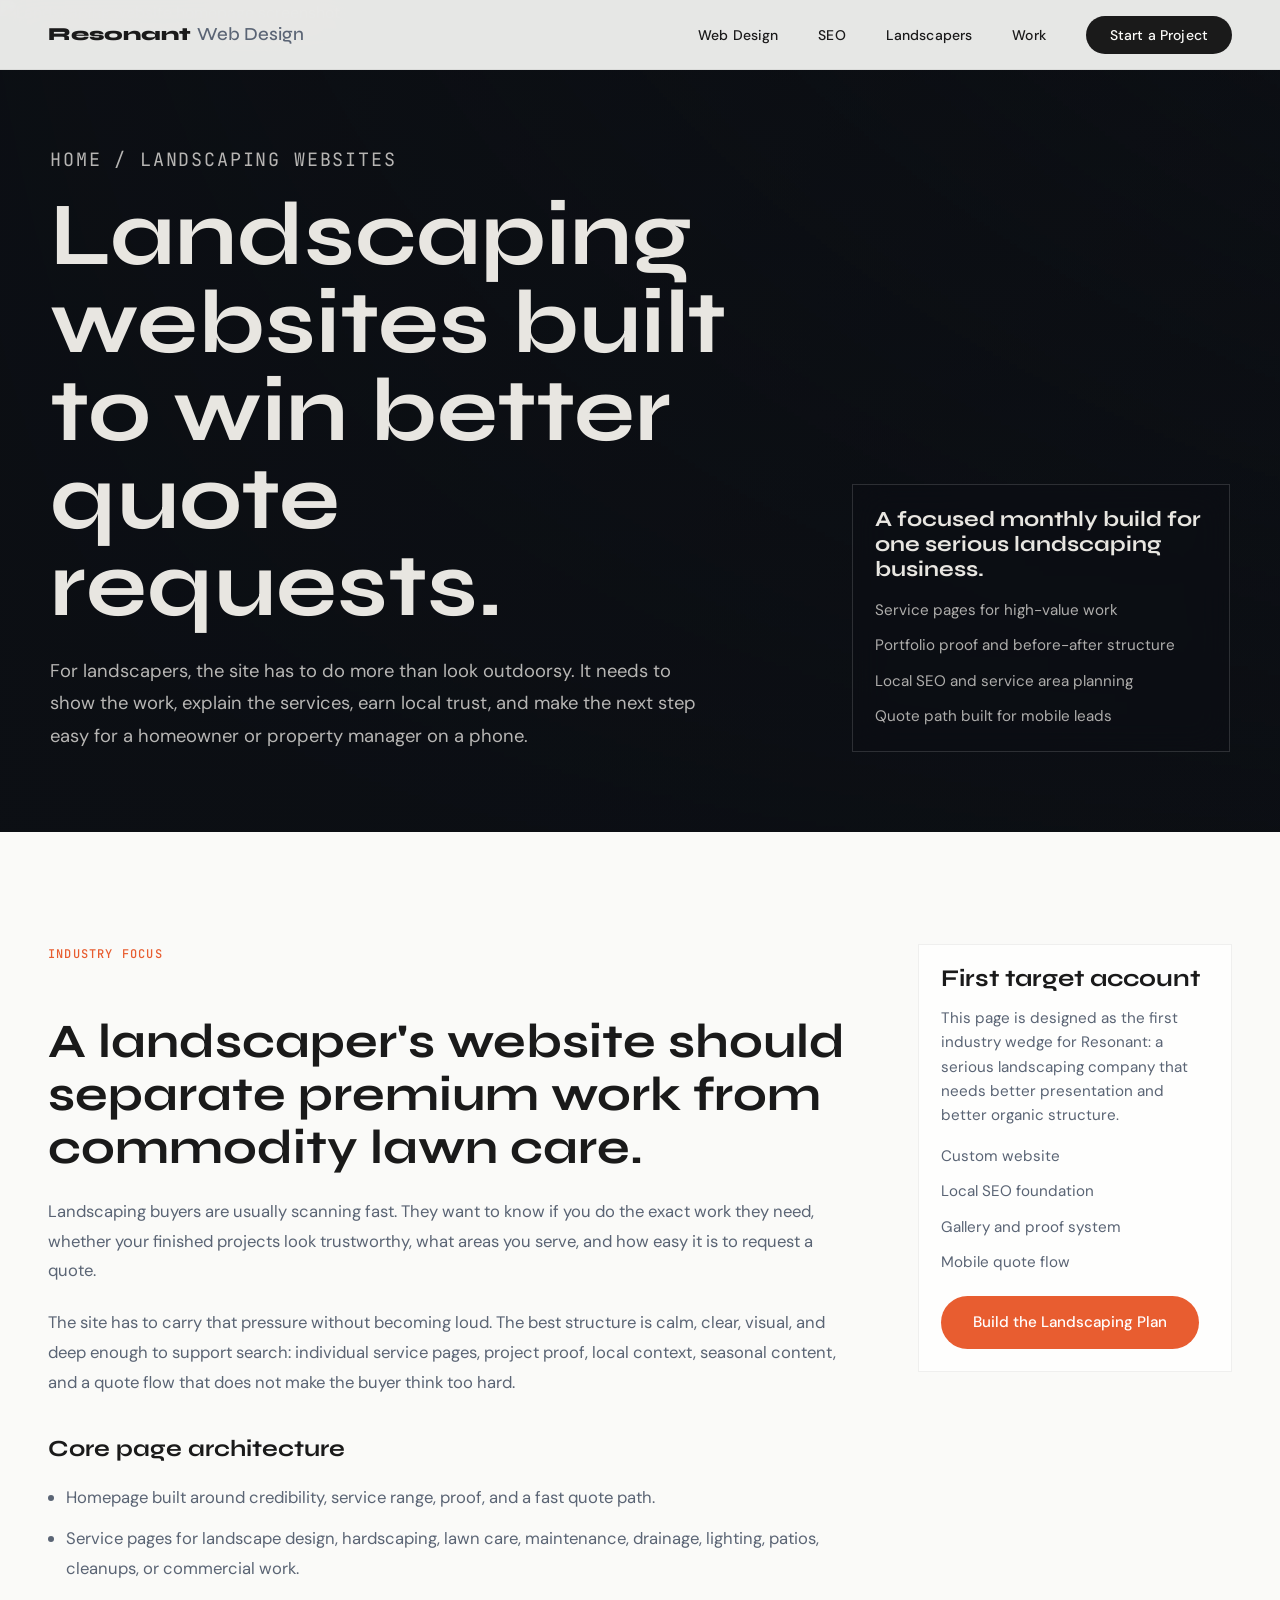
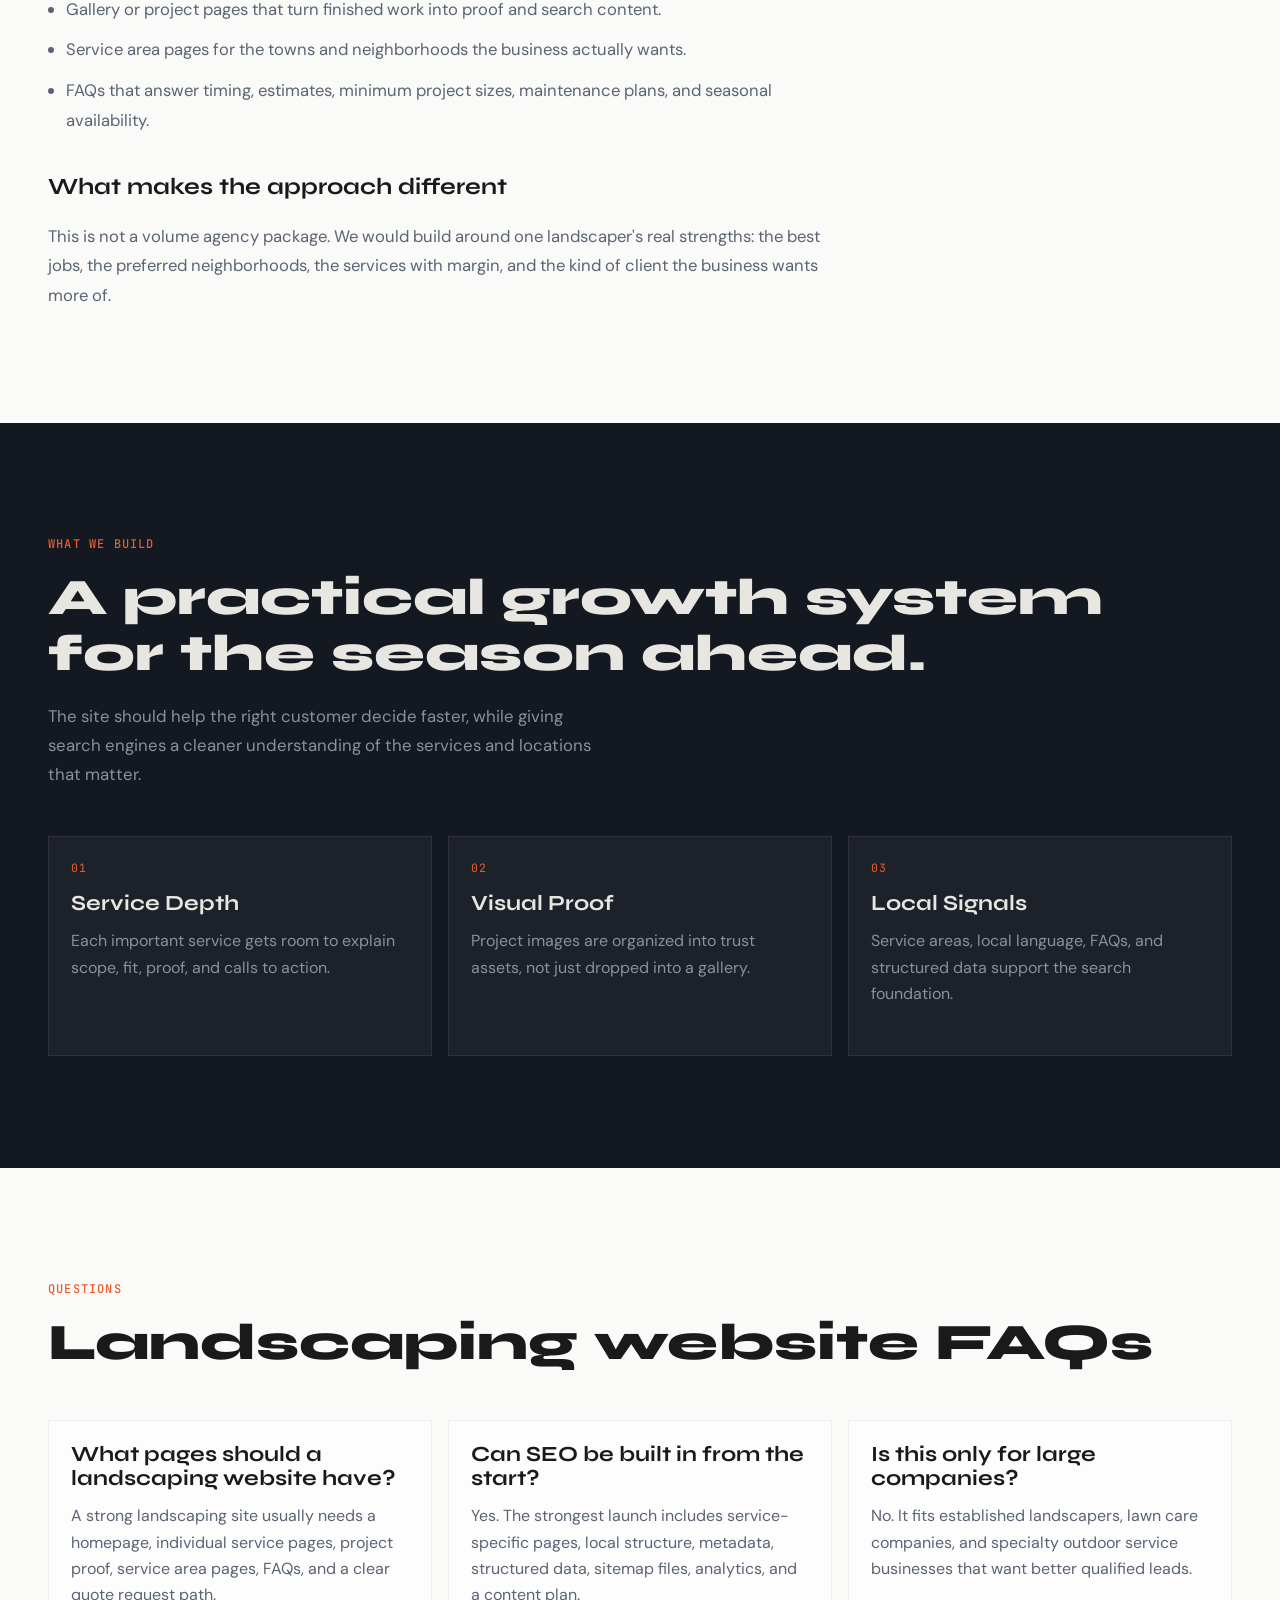
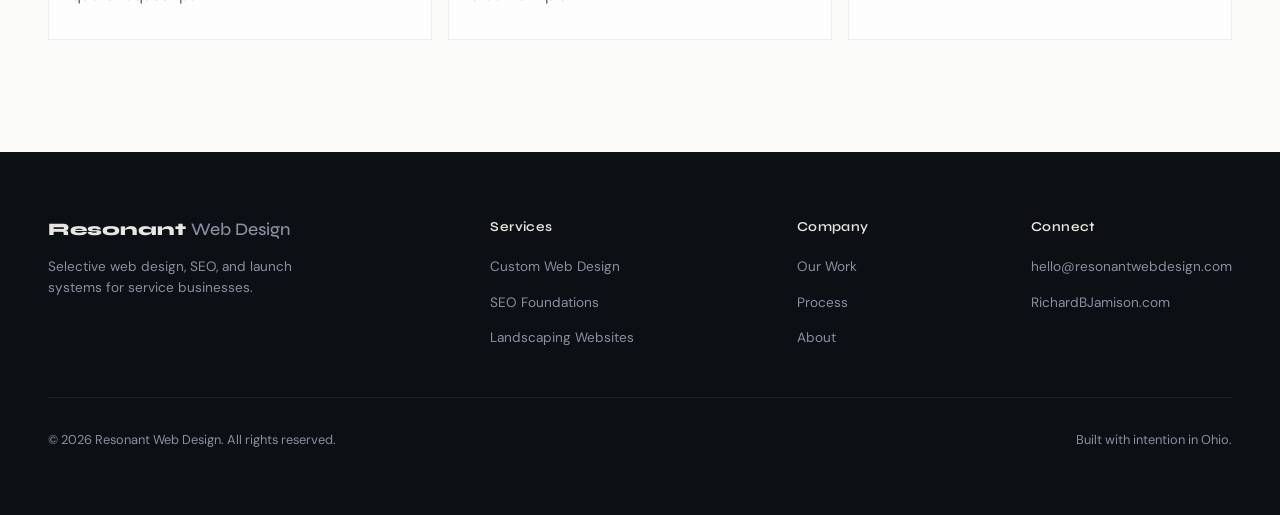
==== industries/landscaping-web-design/index.html @ 0692a454 "Build SEO backend and page cluster" ====
<!DOCTYPE html>
<html lang="en">
<head>
  <meta charset="UTF-8">
  <meta name="viewport" content="width=device-width, initial-scale=1.0">
  <title>Landscaping Website Design &amp; SEO Systems | Resonant Web Design</title>
  <meta name="description" content="Custom landscaping website design with service pages, quote paths, local SEO structure, portfolio proof, seasonal content, and launch support.">
  <meta name="robots" content="index,follow,max-image-preview:large,max-snippet:-1,max-video-preview:-1">
  <meta name="author" content="Richard B. Jamison">
  <meta name="theme-color" content="#0C0F14">
  <meta property="og:type" content="website">
  <meta property="og:locale" content="en_US">
  <meta property="og:site_name" content="Resonant Web Design">
  <meta property="og:title" content="Landscaping Website Design &amp; SEO Systems">
  <meta property="og:description" content="A custom web and SEO build for landscapers who need better quote requests, stronger service pages, and a cleaner local presence.">
  <meta property="og:url" content="https://resonantwebdesign.com/industries/landscaping-web-design/">
  <meta property="og:image" content="https://resonantwebdesign.com/assets/img/work-dj-landscaping.png">
  <meta name="twitter:card" content="summary_large_image">
  <meta name="twitter:title" content="Landscaping Website Design &amp; SEO Systems">
  <meta name="twitter:description" content="A custom web and SEO build for landscapers who need better quote requests, stronger service pages, and a cleaner local presence.">
  <meta name="twitter:image" content="https://resonantwebdesign.com/assets/img/work-dj-landscaping.png">
  <link rel="canonical" href="https://resonantwebdesign.com/industries/landscaping-web-design/">
  <link rel="icon" href="/favicon.svg" type="image/svg+xml">
  <link rel="apple-touch-icon" href="/apple-touch-icon.png">
  <link rel="manifest" href="/site.webmanifest">
  <link rel="preconnect" href="https://fonts.googleapis.com">
  <link rel="preconnect" href="https://fonts.gstatic.com" crossorigin>
  <link href="https://fonts.googleapis.com/css2?family=Syne:wght@400;500;600;700;800&amp;family=DM+Sans:ital,wght@0,300;0,400;0,500;0,600;1,400&amp;family=JetBrains+Mono:wght@400;500&amp;display=swap" rel="stylesheet">
  <link rel="stylesheet" href="/styles.css">
  <script type="application/ld+json">
  {
    "@context": "https://schema.org",
    "@graph": [
      {
        "@type": "Service",
        "@id": "https://resonantwebdesign.com/industries/landscaping-web-design/#service",
        "name": "Landscaping Website Design and SEO Systems",
        "serviceType": "Website design and SEO for landscaping companies",
        "url": "https://resonantwebdesign.com/industries/landscaping-web-design/",
        "provider": {
          "@id": "https://resonantwebdesign.com/#organization"
        },
        "audience": {
          "@type": "BusinessAudience",
          "name": "Landscaping companies and lawn care businesses"
        },
        "areaServed": {
          "@type": "Country",
          "name": "United States"
        }
      },
      {
        "@type": "FAQPage",
        "@id": "https://resonantwebdesign.com/industries/landscaping-web-design/#faq",
        "mainEntity": [
          {
            "@type": "Question",
            "name": "What pages should a landscaping website have?",
            "acceptedAnswer": {
              "@type": "Answer",
              "text": "A landscaping website should usually include a homepage, service pages, project or portfolio proof, service area pages, an about page, FAQs, and a clear quote request path."
            }
          },
          {
            "@type": "Question",
            "name": "Can SEO be built into a landscaping website from the start?",
            "acceptedAnswer": {
              "@type": "Answer",
              "text": "Yes. The strongest foundation includes service-specific pages, local search structure, metadata, structured data, sitemap files, analytics, and content planning before launch."
            }
          },
          {
            "@type": "Question",
            "name": "Is this only for large landscaping companies?",
            "acceptedAnswer": {
              "@type": "Answer",
              "text": "No. The process fits established landscapers, lawn care companies, and specialty outdoor service businesses that want a more serious online presence and better qualified quote requests."
            }
          }
        ]
      },
      {
        "@type": "BreadcrumbList",
        "@id": "https://resonantwebdesign.com/industries/landscaping-web-design/#breadcrumbs",
        "itemListElement": [
          {
            "@type": "ListItem",
            "position": 1,
            "name": "Home",
            "item": "https://resonantwebdesign.com/"
          },
          {
            "@type": "ListItem",
            "position": 2,
            "name": "Landscaping Website Design",
            "item": "https://resonantwebdesign.com/industries/landscaping-web-design/"
          }
        ]
      }
    ]
  }
  </script>
</head>
<body>
  <div class="scroll-progress" id="scroll-progress" aria-hidden="true"></div>

  <nav class="nav nav-solid" id="nav">
    <a href="/" class="nav-logo">Resonant <span class="by">Web Design</span></a>
    <ul class="nav-links">
      <li><a href="/services/custom-web-design/">Web Design</a></li>
      <li><a href="/services/seo-foundations/">SEO</a></li>
      <li><a href="/industries/landscaping-web-design/">Landscapers</a></li>
      <li><a href="/#work">Work</a></li>
      <li><a href="mailto:hello@resonantwebdesign.com" class="nav-cta">Start a Project</a></li>
    </ul>
    <button class="mobile-toggle" aria-label="Toggle menu" aria-expanded="false">
      <span></span><span></span><span></span>
    </button>
  </nav>

  <div class="mobile-menu" id="mobile-menu" aria-hidden="true">
    <a href="/services/custom-web-design/">Web Design</a>
    <a href="/services/seo-foundations/">SEO</a>
    <a href="/industries/landscaping-web-design/">Landscapers</a>
    <a href="/#work">Work</a>
    <a href="mailto:hello@resonantwebdesign.com" class="nav-cta">Start a Project</a>
  </div>

  <main>
    <section class="inner-hero">
      <img src="/assets/img/work-dj-landscaping.png" alt="Landscaping website homepage screenshot">
      <div class="inner-hero-content">
        <div class="inner-hero-copy">
          <p class="breadcrumb"><a href="/">Home</a> / Landscaping Websites</p>
          <h1>Landscaping websites built to win better quote requests.</h1>
          <p>For landscapers, the site has to do more than look outdoorsy. It needs to show the work, explain the services, earn local trust, and make the next step easy for a homeowner or property manager on a phone.</p>
        </div>
        <aside class="inner-proof" aria-label="Landscaping website focus">
          <strong>A focused monthly build for one serious landscaping business.</strong>
          <ul>
            <li>Service pages for high-value work</li>
            <li>Portfolio proof and before-after structure</li>
            <li>Local SEO and service area planning</li>
            <li>Quote path built for mobile leads</li>
          </ul>
        </aside>
      </div>
    </section>

    <section class="section">
      <div class="section-inner content-grid">
        <article class="rich-copy">
          <p class="section-eyebrow">Industry Focus</p>
          <h2>A landscaper's website should separate premium work from commodity lawn care.</h2>
          <p>Landscaping buyers are usually scanning fast. They want to know if you do the exact work they need, whether your finished projects look trustworthy, what areas you serve, and how easy it is to request a quote.</p>
          <p>The site has to carry that pressure without becoming loud. The best structure is calm, clear, visual, and deep enough to support search: individual service pages, project proof, local context, seasonal content, and a quote flow that does not make the buyer think too hard.</p>

          <h3>Core page architecture</h3>
          <ul>
            <li>Homepage built around credibility, service range, proof, and a fast quote path.</li>
            <li>Service pages for landscape design, hardscaping, lawn care, maintenance, drainage, lighting, patios, cleanups, or commercial work.</li>
            <li>Gallery or project pages that turn finished work into proof and search content.</li>
            <li>Service area pages for the towns and neighborhoods the business actually wants.</li>
            <li>FAQs that answer timing, estimates, minimum project sizes, maintenance plans, and seasonal availability.</li>
          </ul>

          <h3>What makes the approach different</h3>
          <p>This is not a volume agency package. We would build around one landscaper's real strengths: the best jobs, the preferred neighborhoods, the services with margin, and the kind of client the business wants more of.</p>
        </article>

        <aside class="side-panel">
          <h2>First target account</h2>
          <p>This page is designed as the first industry wedge for Resonant: a serious landscaping company that needs better presentation and better organic structure.</p>
          <ul>
            <li>Custom website</li>
            <li>Local SEO foundation</li>
            <li>Gallery and proof system</li>
            <li>Mobile quote flow</li>
          </ul>
          <a href="mailto:hello@resonantwebdesign.com" class="btn btn-primary">Build the Landscaping Plan</a>
        </aside>
      </div>
    </section>

    <section class="section dark-band">
      <div class="section-inner">
        <p class="section-eyebrow">What We Build</p>
        <h2 class="section-title">A practical growth system for the season ahead.</h2>
        <p class="section-subtitle">The site should help the right customer decide faster, while giving search engines a cleaner understanding of the services and locations that matter.</p>
        <div class="proof-grid">
          <div class="proof-card">
            <span>01</span>
            <h3>Service Depth</h3>
            <p>Each important service gets room to explain scope, fit, proof, and calls to action.</p>
          </div>
          <div class="proof-card">
            <span>02</span>
            <h3>Visual Proof</h3>
            <p>Project images are organized into trust assets, not just dropped into a gallery.</p>
          </div>
          <div class="proof-card">
            <span>03</span>
            <h3>Local Signals</h3>
            <p>Service areas, local language, FAQs, and structured data support the search foundation.</p>
          </div>
        </div>
      </div>
    </section>

    <section class="section">
      <div class="section-inner">
        <p class="section-eyebrow">Questions</p>
        <h2 class="section-title">Landscaping website FAQs</h2>
        <div class="faq-grid">
          <div class="faq-card">
            <h3>What pages should a landscaping website have?</h3>
            <p>A strong landscaping site usually needs a homepage, individual service pages, project proof, service area pages, FAQs, and a clear quote request path.</p>
          </div>
          <div class="faq-card">
            <h3>Can SEO be built in from the start?</h3>
            <p>Yes. The strongest launch includes service-specific pages, local structure, metadata, structured data, sitemap files, analytics, and a content plan.</p>
          </div>
          <div class="faq-card">
            <h3>Is this only for large companies?</h3>
            <p>No. It fits established landscapers, lawn care companies, and specialty outdoor service businesses that want better qualified leads.</p>
          </div>
        </div>
      </div>
    </section>
  </main>

  <footer class="footer">
    <div class="footer-inner">
      <div>
        <div class="footer-brand">Resonant <span class="by">Web Design</span></div>
        <p class="footer-tagline">Selective web design, SEO, and launch systems for service businesses.</p>
      </div>
      <div class="footer-col">
        <h4>Services</h4>
        <ul>
          <li><a href="/services/custom-web-design/">Custom Web Design</a></li>
          <li><a href="/services/seo-foundations/">SEO Foundations</a></li>
          <li><a href="/industries/landscaping-web-design/">Landscaping Websites</a></li>
        </ul>
      </div>
      <div class="footer-col">
        <h4>Company</h4>
        <ul>
          <li><a href="/#work">Our Work</a></li>
          <li><a href="/#process">Process</a></li>
          <li><a href="/#approach">About</a></li>
        </ul>
      </div>
      <div class="footer-col">
        <h4>Connect</h4>
        <ul>
          <li><a href="mailto:hello@resonantwebdesign.com">hello@resonantwebdesign.com</a></li>
          <li><a href="https://richardbjamison.com/rbj-portfolio.html" target="_blank" rel="noopener">RichardBJamison.com</a></li>
        </ul>
      </div>
    </div>
    <div class="footer-bottom">
      <span>&copy; 2026 Resonant Web Design. All rights reserved.</span>
      <span>Built with intention in Ohio.</span>
    </div>
  </footer>

  <script src="/script.js"></script>
</body>
</html>
---- styles.css ----
/* ========================================
       DESIGN TOKENS
       ======================================== */
    :root {
      --bg-light: #FAFAF8;
      --bg-tinted: #F0F0EC;
      --bg-dark: #141820;
      --bg-darker: #0C0F14;
      --text-primary: #1A1A1A;
      --text-secondary: #5A6474;
      --text-light: #E8E6E1;
      --text-muted: #8891A0;
      --accent: #E85D30;
      --accent-hover: #D14E24;
      --teal: #2D9B83;
      --teal-muted: rgba(45, 155, 131, 0.15);
      --surface-card: rgba(255, 255, 255, 0.6);
      --surface-dark-card: rgba(255, 255, 255, 0.04);
      --border-light: rgba(0, 0, 0, 0.06);
      --border-dark: rgba(255, 255, 255, 0.08);
      --font-display: 'Syne', sans-serif;
      --font-body: 'DM Sans', sans-serif;
      --font-mono: 'JetBrains Mono', monospace;
      --ease-out-expo: cubic-bezier(0.16, 1, 0.3, 1);
      --ease-out-quart: cubic-bezier(0.25, 1, 0.5, 1);
    }

    /* ========================================
       RESET & BASE
       ======================================== */
    *, *::before, *::after { margin: 0; padding: 0; box-sizing: border-box; }

    html {
      scroll-behavior: smooth;
      -webkit-font-smoothing: antialiased;
      -moz-osx-font-smoothing: grayscale;
    }

    body {
      font-family: var(--font-body);
      background: var(--bg-light);
      color: var(--text-primary);
      line-height: 1.6;
      overflow-x: hidden;
    }

    @media (prefers-reduced-motion: reduce) {
      *, *::before, *::after {
        animation-duration: 0.01ms !important;
        transition-duration: 0.01ms !important;
      }
    }

    /* ========================================
       LOADER
       ======================================== */
    .loader {
      position: fixed;
      inset: 0;
      z-index: 9999;
      background: var(--bg-dark);
      display: flex;
      align-items: center;
      justify-content: center;
      flex-direction: column;
      transition: opacity 0.6s var(--ease-out-expo), visibility 0.6s;
    }

    .loader.done {
      opacity: 0;
      visibility: hidden;
      pointer-events: none;
    }

    .loader-brand {
      font-family: var(--font-display);
      font-weight: 800;
      font-size: clamp(1.5rem, 4vw, 2.5rem);
      color: var(--text-light);
      letter-spacing: 0;
      opacity: 0;
      transform: translateY(20px);
      animation: loaderReveal 0.8s var(--ease-out-expo) 0.2s forwards;
    }

    .loader-brand span {
      color: var(--accent);
    }

    .loader-line {
      width: 60px;
      height: 2px;
      background: var(--accent);
      margin-top: 1.5rem;
      transform: scaleX(0);
      transform-origin: left;
      animation: loaderLine 1s var(--ease-out-expo) 0.5s forwards;
    }

    @keyframes loaderReveal {
      to { opacity: 1; transform: translateY(0); }
    }

    @keyframes loaderLine {
      to { transform: scaleX(1); }
    }

    /* ========================================
       NAV
       ======================================== */
    .nav {
      position: fixed;
      top: 0;
      left: 0;
      right: 0;
      z-index: 1000;
      padding: 1.25rem 3rem;
      display: flex;
      align-items: center;
      justify-content: space-between;
      transition: background 0.4s, backdrop-filter 0.4s, padding 0.4s;
    }

    .nav.scrolled {
      background: rgba(250, 250, 248, 0.85);
      backdrop-filter: blur(20px);
      -webkit-backdrop-filter: blur(20px);
      padding: 0.75rem 3rem;
      border-bottom: 1px solid var(--border-light);
    }

    .nav-logo {
      font-family: var(--font-display);
      font-weight: 800;
      font-size: 1.15rem;
      color: var(--text-light);
      text-decoration: none;
      letter-spacing: 0;
    }

    .nav-logo .by {
      font-weight: 500;
      color: rgba(232, 230, 225, 0.68);
    }

    .nav.scrolled .nav-logo {
      color: var(--text-primary);
    }

    .nav.scrolled .nav-logo .by {
      color: var(--text-secondary);
    }

    .nav-links {
      display: flex;
      gap: 2.5rem;
      list-style: none;
      align-items: center;
    }

    .nav-links a {
      font-family: var(--font-body);
      font-size: 0.875rem;
      font-weight: 500;
      color: rgba(232, 230, 225, 0.72);
      text-decoration: none;
      transition: color 0.3s;
      letter-spacing: 0.01em;
    }

    .nav-links a:hover { color: var(--text-light); }

    .nav.scrolled .nav-links a {
      color: var(--text-secondary);
    }

    .nav.scrolled .nav-links a:hover {
      color: var(--text-primary);
    }

    .nav-links .nav-cta {
      background: rgba(232, 230, 225, 0.94);
      color: var(--bg-darker);
      padding: 0.6rem 1.5rem;
      border-radius: 100px;
      transition: background 0.3s, transform 0.3s;
    }

    .nav-links .nav-cta:hover {
      background: var(--accent);
      color: white;
      transform: translateY(-1px);
    }

    .nav.scrolled .nav-links .nav-cta {
      background: var(--text-primary);
      color: var(--bg-light);
    }

    .mobile-toggle {
      display: none;
      background: none;
      border: none;
      cursor: pointer;
      width: 28px;
      height: 20px;
      position: relative;
    }

    .mobile-toggle span {
      display: block;
      width: 100%;
      height: 2px;
      background: var(--text-light);
      position: absolute;
      left: 0;
      transition: all 0.3s;
    }

    .mobile-toggle span:nth-child(1) { top: 0; }
    .mobile-toggle span:nth-child(2) { top: 9px; }
    .mobile-toggle span:nth-child(3) { top: 18px; }

    .mobile-menu {
      position: fixed;
      inset: 0;
      z-index: 999;
      background: rgba(12, 15, 20, 0.96);
      backdrop-filter: blur(20px);
      display: flex;
      flex-direction: column;
      align-items: center;
      justify-content: center;
      gap: 2rem;
      opacity: 0;
      visibility: hidden;
      transition: opacity 0.4s, visibility 0.4s;
    }

    .mobile-menu.open {
      opacity: 1;
      visibility: visible;
    }

    .mobile-menu a {
      font-family: var(--font-display);
      font-weight: 700;
      font-size: 2rem;
      color: var(--text-light);
      text-decoration: none;
      letter-spacing: 0;
      transition: color 0.3s;
    }

    .mobile-menu a:hover { color: var(--accent); }

    .mobile-menu .nav-cta {
      margin-top: 1rem;
      font-size: 1.1rem;
      background: var(--accent);
      color: white;
      padding: 0.9rem 2rem;
      border-radius: 100px;
    }

    body.menu-open { overflow: hidden; }

    .mobile-toggle.open span:nth-child(1) {
      top: 9px;
      transform: rotate(45deg);
    }

    .mobile-toggle.open span:nth-child(2) { opacity: 0; }

    .mobile-toggle.open span:nth-child(3) {
      top: 9px;
      transform: rotate(-45deg);
    }

    /* ========================================
       SCROLL PROGRESS
       ======================================== */
    .scroll-progress {
      position: fixed;
      top: 0;
      left: 0;
      height: 3px;
      width: 0%;
      background: linear-gradient(90deg, var(--accent), var(--teal));
      z-index: 10001;
      transition: width 0.1s linear;
    }

    /* ========================================
       HERO
       ======================================== */
    .hero {
      min-height: 92vh;
      display: flex;
      align-items: center;
      padding: 8rem 3rem 5rem;
      position: relative;
      overflow: hidden;
      background: var(--bg-darker);
    }

    .hero-inner {
      max-width: 1280px;
      margin: 0 auto;
      width: 100%;
      display: grid;
      grid-template-columns: minmax(0, 0.94fr) minmax(320px, 0.56fr);
      gap: 4rem;
      align-items: end;
      position: relative;
      z-index: 2;
    }

    .hero-content {
      max-width: 600px;
      position: relative;
      z-index: 2;
    }

    .hero-bg {
      position: absolute;
      inset: 0;
      width: 100%;
      height: 100%;
      object-fit: cover;
      display: block;
      transform: scale(1.02);
      animation: heroDrift 18s ease-in-out infinite alternate;
    }

    .hero-scrim {
      position: absolute;
      inset: 0;
      background:
        linear-gradient(90deg, rgba(12, 15, 20, 0.92) 0%, rgba(12, 15, 20, 0.72) 35%, rgba(12, 15, 20, 0.2) 72%, rgba(12, 15, 20, 0.5) 100%),
        linear-gradient(180deg, rgba(12, 15, 20, 0.22) 0%, rgba(12, 15, 20, 0.16) 55%, rgba(12, 15, 20, 0.86) 100%);
      z-index: 1;
    }

    @keyframes heroDrift {
      0% { transform: scale(1.02) translate3d(0, 0, 0); }
      100% { transform: scale(1.06) translate3d(-1.25%, -0.75%, 0); }
    }

    .hero-eyebrow {
      font-family: var(--font-mono);
      font-size: 0.8rem;
      font-weight: 500;
      color: #F0A06F;
      letter-spacing: 0.08em;
      text-transform: uppercase;
      margin-bottom: 1.5rem;
      opacity: 0;
      transform: translateY(20px);
    }

    .hero-title {
      font-family: var(--font-display);
      font-weight: 800;
      font-size: clamp(3rem, 8vw, 6.5rem);
      line-height: 0.95;
      letter-spacing: 0;
      color: var(--text-light);
      margin-bottom: 2rem;
      opacity: 0;
      transform: translateY(40px);
    }

    .hero-title .accent {
      color: #F0A06F;
      position: relative;
      display: inline-block;
    }

    .hero-subtitle {
      font-size: 1.2rem;
      font-weight: 400;
      color: rgba(232, 230, 225, 0.74);
      max-width: 520px;
      line-height: 1.7;
      margin-bottom: 2.5rem;
      opacity: 0;
      transform: translateY(30px);
    }

    .hero-ctas {
      display: flex;
      gap: 1rem;
      flex-wrap: wrap;
      opacity: 0;
      transform: translateY(20px);
    }

    .btn {
      display: inline-flex;
      align-items: center;
      gap: 0.5rem;
      font-family: var(--font-body);
      font-size: 0.95rem;
      font-weight: 500;
      padding: 0.9rem 2rem;
      border-radius: 100px;
      text-decoration: none;
      transition: all 0.3s var(--ease-out-quart);
      cursor: pointer;
      border: none;
    }

    .btn-primary {
      background: var(--accent);
      color: white;
    }

    .btn-primary:hover {
      background: var(--accent-hover);
      transform: translateY(-2px);
      box-shadow: 0 8px 30px rgba(232, 93, 48, 0.3);
    }

    .btn-secondary {
      background: rgba(255, 255, 255, 0.06);
      color: var(--text-light);
      border: 1.5px solid rgba(255, 255, 255, 0.16);
      backdrop-filter: blur(12px);
    }

    .btn-secondary:hover {
      border-color: rgba(255, 255, 255, 0.42);
      transform: translateY(-2px);
    }

    .btn-arrow {
      transition: transform 0.3s;
    }

    .btn:hover .btn-arrow {
      transform: translateX(3px);
    }

    .hero-metrics {
      display: grid;
      grid-template-columns: repeat(3, minmax(0, 1fr));
      gap: 0.75rem;
      max-width: 600px;
      margin-top: 3.25rem;
      opacity: 0;
      transform: translateY(20px);
    }

    .hero-metrics div {
      min-height: 94px;
      padding: 1rem;
      border: 1px solid rgba(255, 255, 255, 0.13);
      background: rgba(12, 15, 20, 0.34);
      backdrop-filter: blur(16px);
      display: flex;
      flex-direction: column;
      justify-content: space-between;
    }

    .hero-metrics strong {
      font-family: var(--font-mono);
      color: #F0A06F;
      font-size: 0.78rem;
      font-weight: 500;
    }

    .hero-metrics span {
      color: rgba(232, 230, 225, 0.82);
      font-size: 0.92rem;
      line-height: 1.3;
    }

    .hero-proof {
      align-self: end;
      justify-self: end;
      width: min(100%, 390px);
      padding: 1.35rem;
      border: 1px solid rgba(255, 255, 255, 0.14);
      background: rgba(12, 15, 20, 0.48);
      color: var(--text-light);
      backdrop-filter: blur(20px);
      box-shadow: 0 24px 70px rgba(0, 0, 0, 0.24);
    }

    .proof-kicker {
      display: block;
      font-family: var(--font-mono);
      color: #F0A06F;
      font-size: 0.72rem;
      text-transform: uppercase;
      letter-spacing: 0.1em;
      margin-bottom: 0.9rem;
    }

    .hero-proof h2 {
      font-family: var(--font-display);
      font-size: 1.45rem;
      line-height: 1.1;
      letter-spacing: 0;
      margin-bottom: 1.15rem;
    }

    .hero-proof ul {
      list-style: none;
      display: grid;
      gap: 0.7rem;
    }

    .hero-proof li {
      color: rgba(232, 230, 225, 0.72);
      font-size: 0.9rem;
      display: flex;
      gap: 0.65rem;
      align-items: center;
    }

    .hero-proof li::before {
      content: '';
      width: 0.45rem;
      height: 0.45rem;
      background: var(--teal);
      flex: 0 0 auto;
    }

    /* Waveform canvas */
    .waveform-container {
      position: absolute;
      bottom: 0;
      left: 0;
      right: 0;
      height: 200px;
      z-index: 1;
      opacity: 0.72;
      mix-blend-mode: screen;
    }

    .waveform-container canvas {
      width: 100%;
      height: 100%;
    }

    /* ========================================
       TICKER
       ======================================== */
    .ticker {
      background: var(--accent);
      padding: 0.9rem 0;
      overflow: hidden;
      position: relative;
    }

    .ticker-track {
      display: flex;
      width: max-content;
      animation: tickerScroll 30s linear infinite;
    }

    .ticker-item {
      font-family: var(--font-display);
      font-weight: 600;
      font-size: 0.85rem;
      color: white;
      white-space: nowrap;
      padding: 0 2.5rem;
      letter-spacing: 0.05em;
      text-transform: uppercase;
    }

    .ticker-item::after {
      content: '◆';
      margin-left: 2.5rem;
      opacity: 0.5;
      font-size: 0.5rem;
      vertical-align: middle;
    }

    @keyframes tickerScroll {
      0% { transform: translateX(0); }
      100% { transform: translateX(-50%); }
    }

    /* ========================================
       SECTION UTILITIES
       ======================================== */
    .section {
      padding: 7rem 3rem;
    }

    .section-inner {
      max-width: 1200px;
      margin: 0 auto;
    }

    .section-eyebrow {
      font-family: var(--font-mono);
      font-size: 0.75rem;
      font-weight: 500;
      color: var(--accent);
      letter-spacing: 0.1em;
      text-transform: uppercase;
      margin-bottom: 1rem;
    }

    .section-title {
      font-family: var(--font-display);
      font-weight: 800;
      font-size: clamp(2rem, 4vw, 3.2rem);
      letter-spacing: 0;
      line-height: 1.1;
      margin-bottom: 1.25rem;
    }

    .section-subtitle {
      font-size: 1.05rem;
      color: var(--text-secondary);
      max-width: 550px;
      line-height: 1.7;
    }

    .service-link,
    .page-map-row a {
      color: inherit;
      text-decoration: none;
    }

    .service-link {
      display: inline-flex;
      margin-top: 1rem;
      font-family: var(--font-mono);
      font-size: 0.72rem;
      color: var(--accent);
      letter-spacing: 0.08em;
      text-transform: uppercase;
    }

    .service-link:hover,
    .page-map-row a:hover {
      color: var(--accent);
    }

    /* ========================================
       INNER PAGES
       ======================================== */
    .nav.nav-solid {
      background: rgba(250, 250, 248, 0.92);
      backdrop-filter: blur(20px);
      -webkit-backdrop-filter: blur(20px);
      border-bottom: 1px solid var(--border-light);
    }

    .nav.nav-solid .nav-logo,
    .nav.nav-solid .nav-links a {
      color: var(--text-primary);
    }

    .nav.nav-solid .nav-logo .by,
    .nav.nav-solid .nav-links a:hover {
      color: var(--text-secondary);
    }

    .nav.nav-solid .nav-links .nav-cta {
      background: var(--text-primary);
      color: var(--bg-light);
    }

    .nav.nav-solid .mobile-toggle span {
      background: var(--text-primary);
    }

    .inner-hero {
      min-height: 76vh;
      padding: 9rem 3rem 5rem;
      display: flex;
      align-items: end;
      position: relative;
      overflow: hidden;
      background: var(--bg-darker);
      color: var(--text-light);
    }

    .inner-hero::after {
      content: '';
      position: absolute;
      inset: 0;
      background:
        linear-gradient(90deg, rgba(12, 15, 20, 0.92), rgba(12, 15, 20, 0.58) 52%, rgba(12, 15, 20, 0.25)),
        linear-gradient(180deg, rgba(12, 15, 20, 0.12), rgba(12, 15, 20, 0.88));
      z-index: 1;
    }

    .inner-hero img {
      position: absolute;
      inset: 0;
      width: 100%;
      height: 100%;
      object-fit: cover;
      filter: saturate(0.9) contrast(1.05);
    }

    .inner-hero-content {
      position: relative;
      z-index: 2;
      width: min(100%, 1180px);
      margin: 0 auto;
      display: grid;
      grid-template-columns: minmax(0, 0.82fr) minmax(280px, 0.42fr);
      gap: 4rem;
      align-items: end;
    }

    .inner-hero-copy {
      max-width: 760px;
    }

    .inner-kicker,
    .breadcrumb {
      font-family: var(--font-mono);
      font-size: 0.75rem;
      color: #F0A06F;
      letter-spacing: 0.1em;
      text-transform: uppercase;
      margin-bottom: 1rem;
    }

    .breadcrumb a {
      color: inherit;
      text-decoration: none;
    }

    .inner-hero h1 {
      font-family: var(--font-display);
      font-size: clamp(2.8rem, 7vw, 5.6rem);
      line-height: 0.98;
      letter-spacing: 0;
      margin-bottom: 1.5rem;
    }

    .inner-hero p {
      color: rgba(232, 230, 225, 0.78);
      font-size: 1.15rem;
      line-height: 1.75;
      max-width: 650px;
    }

    .inner-proof {
      border: 1px solid rgba(255, 255, 255, 0.14);
      background: rgba(12, 15, 20, 0.52);
      backdrop-filter: blur(18px);
      padding: 1.4rem;
    }

    .inner-proof strong {
      display: block;
      font-family: var(--font-display);
      font-size: 1.35rem;
      line-height: 1.15;
      margin-bottom: 1rem;
    }

    .inner-proof ul {
      list-style: none;
      display: grid;
      gap: 0.7rem;
    }

    .inner-proof li {
      color: rgba(232, 230, 225, 0.74);
      font-size: 0.95rem;
    }

    .content-grid {
      display: grid;
      grid-template-columns: minmax(0, 0.72fr) minmax(260px, 0.28fr);
      gap: 4rem;
      align-items: start;
    }

    .rich-copy {
      display: grid;
      gap: 1.4rem;
      color: var(--text-secondary);
      font-size: 1.04rem;
      line-height: 1.78;
    }

    .rich-copy h2,
    .rich-copy h3 {
      font-family: var(--font-display);
      color: var(--text-primary);
      line-height: 1.1;
      letter-spacing: 0;
    }

    .rich-copy h2 {
      font-size: clamp(2rem, 4vw, 3rem);
      margin-top: 0.8rem;
    }

    .rich-copy h3 {
      font-size: 1.45rem;
      margin-top: 1rem;
    }

    .rich-copy ul {
      display: grid;
      gap: 0.7rem;
      padding-left: 1.1rem;
    }

    .side-panel {
      position: sticky;
      top: 6rem;
      border: 1px solid var(--border-light);
      background: rgba(255, 255, 255, 0.72);
      padding: 1.35rem;
    }

    .side-panel h2,
    .side-panel h3 {
      font-family: var(--font-display);
      line-height: 1.12;
      letter-spacing: 0;
      margin-bottom: 0.8rem;
    }

    .side-panel p,
    .side-panel li {
      color: var(--text-secondary);
      font-size: 0.95rem;
      line-height: 1.6;
    }

    .side-panel ul {
      list-style: none;
      display: grid;
      gap: 0.7rem;
      margin: 1rem 0 1.35rem;
    }

    .offer-grid,
    .proof-grid,
    .faq-grid {
      display: grid;
      grid-template-columns: repeat(3, minmax(0, 1fr));
      gap: 1rem;
      margin-top: 3rem;
    }

    .offer-card,
    .proof-card,
    .faq-card {
      border: 1px solid var(--border-light);
      background: rgba(255, 255, 255, 0.7);
      padding: 1.35rem;
      min-height: 220px;
    }

    .offer-card span,
    .proof-card span {
      display: block;
      font-family: var(--font-mono);
      color: var(--accent);
      font-size: 0.72rem;
      letter-spacing: 0.1em;
      text-transform: uppercase;
      margin-bottom: 0.9rem;
    }

    .offer-card h3,
    .proof-card h3,
    .faq-card h3 {
      font-family: var(--font-display);
      font-size: 1.35rem;
      line-height: 1.12;
      letter-spacing: 0;
      margin-bottom: 0.8rem;
    }

    .offer-card p,
    .proof-card p,
    .faq-card p {
      color: var(--text-secondary);
      line-height: 1.65;
    }

    .dark-band {
      background: var(--bg-dark);
      color: var(--text-light);
    }

    .dark-band .section-subtitle,
    .dark-band .proof-card p {
      color: var(--text-muted);
    }

    .dark-band .proof-card {
      background: var(--surface-dark-card);
      border-color: var(--border-dark);
    }

    .dark-band .proof-card h3 {
      color: var(--text-light);
    }

    /* Reveal animation */
    .reveal {
      opacity: 0;
      transform: translateY(40px);
      transition: opacity 0.8s var(--ease-out-expo), transform 0.8s var(--ease-out-expo);
    }

    .reveal.visible {
      opacity: 1;
      transform: translateY(0);
    }

    .reveal-delay-1 { transition-delay: 0.1s; }
    .reveal-delay-2 { transition-delay: 0.2s; }
    .reveal-delay-3 { transition-delay: 0.3s; }
    .reveal-delay-4 { transition-delay: 0.4s; }

    /* ========================================
       PORTFOLIO
       ======================================== */
    .portfolio {
      background: var(--bg-dark);
      color: var(--text-light);
    }

    .portfolio .section-subtitle {
      color: var(--text-muted);
    }

    .portfolio-grid {
      display: grid;
      grid-template-columns: repeat(2, 1fr);
      gap: 2rem;
      margin-top: 3.5rem;
    }

    .portfolio-card {
      position: relative;
      border-radius: 8px;
      overflow: hidden;
      background: var(--surface-dark-card);
      border: 1px solid var(--border-dark);
      transition: transform 0.5s var(--ease-out-expo), border-color 0.4s;
      cursor: pointer;
      text-decoration: none;
      color: var(--text-light);
      display: block;
    }

    .portfolio-card:hover {
      transform: translateY(-6px);
      border-color: rgba(255, 255, 255, 0.15);
    }

    .portfolio-card.featured {
      grid-column: span 2;
    }

    .portfolio-card--bottom-left {
      grid-column: 1;
      grid-row: 3;
    }

    .portfolio-preview {
      height: 280px;
      position: relative;
      overflow: hidden;
      background: var(--bg-darker);
    }

    .portfolio-card.featured .portfolio-preview {
      height: 360px;
    }

    .portfolio-card:not(.featured) .portfolio-preview {
      height: 260px;
    }

    .portfolio-preview img {
      width: 100%;
      height: 100%;
      object-fit: cover;
      transition: transform 0.6s var(--ease-out-expo);
    }

    .portfolio-card:hover .portfolio-preview img {
      transform: scale(1.05);
    }

    .work-shot {
      isolation: isolate;
    }

    .work-shot::before {
      content: '';
      position: absolute;
      inset: 0;
      z-index: 1;
      pointer-events: none;
      opacity: 0.42;
    }

    .work-shot img {
      filter: saturate(0.94) contrast(1.04);
    }

    .work-shot--ovlp img {
      object-position: center 10%;
    }

    .work-shot--ovlp::before {
      background:
        linear-gradient(90deg, rgba(12, 15, 20, 0.24), transparent 56%),
        linear-gradient(180deg, transparent 55%, rgba(12, 15, 20, 0.28));
    }

    .work-shot--bbq img {
      object-position: center top;
    }

    .work-shot--bbq::before {
      background: linear-gradient(180deg, rgba(0, 0, 0, 0.12), rgba(83, 26, 8, 0.34));
    }

    .work-shot--dj img {
      object-position: center top;
      filter: saturate(0.88) contrast(1.08) brightness(0.92);
    }

    .work-shot--dj::before {
      background: linear-gradient(135deg, rgba(10, 47, 31, 0.3), transparent 62%);
    }

    .work-shot--richard img {
      object-position: center center;
      filter: saturate(0.86) contrast(1.03);
    }

    .work-shot--richard::before {
      background: linear-gradient(135deg, rgba(15, 49, 57, 0.2), rgba(12, 15, 20, 0.2));
    }

    .work-shot-header {
      position: absolute;
      left: 1.25rem;
      top: 1.25rem;
      z-index: 2;
      display: grid;
      gap: 0.35rem;
      max-width: min(72%, 430px);
      padding: 0.95rem 1.1rem;
      background: rgba(12, 15, 20, 0.62);
      border: 1px solid rgba(255, 255, 255, 0.14);
      color: var(--text-light);
      backdrop-filter: blur(18px);
      box-shadow: 0 18px 40px rgba(0, 0, 0, 0.18);
    }

    .work-shot-header span {
      font-family: var(--font-mono);
      color: #F0A06F;
      font-size: 0.68rem;
      letter-spacing: 0.1em;
      text-transform: uppercase;
    }

    .work-shot-header strong {
      font-family: var(--font-display);
      font-size: clamp(1.05rem, 2vw, 1.45rem);
      line-height: 1.05;
      letter-spacing: 0;
    }

    .portfolio-preview--logo img {
      object-fit: contain;
      padding: 2.5rem;
      background: linear-gradient(135deg, #1B4332 0%, #2D6A4F 50%, #40916C 100%);
    }

    .portfolio-preview--dark img {
      object-fit: contain;
      padding: 2rem;
      background: linear-gradient(135deg, #1A1520, #2C2435);
    }

    .portfolio-preview-overlay {
      position: absolute;
      inset: 0;
      background: linear-gradient(180deg, transparent 40%, rgba(12, 15, 20, 0.85) 100%);
      display: flex;
      align-items: flex-end;
      padding: 1.5rem;
      opacity: 0;
      transition: opacity 0.4s;
      z-index: 3;
    }

    .portfolio-card:hover .portfolio-preview-overlay {
      opacity: 1;
    }

    .portfolio-preview-overlay span {
      font-family: var(--font-mono);
      font-size: 0.7rem;
      letter-spacing: 0.1em;
      text-transform: uppercase;
      color: rgba(255, 255, 255, 0.8);
    }

    /* Individual site aesthetic treatments */
    .preview-ovlp {
      background: linear-gradient(135deg, #1B4332, #2D6A4F, #40916C);
    }

    .preview-ovlp::before {
      content: '';
      position: absolute;
      width: 300px;
      height: 300px;
      border-radius: 50%;
      background: rgba(64, 145, 108, 0.3);
      top: -80px;
      right: -60px;
      filter: blur(60px);
    }

    .preview-ovlp .preview-text {
      display: flex;
      flex-direction: column;
      align-items: center;
      gap: 0.5rem;
    }

    .preview-ovlp .preview-text .site-name {
      font-size: 1.8rem;
      color: rgba(255, 255, 255, 0.95);
    }

    .preview-ovlp .preview-text .site-tag {
      font-family: var(--font-mono);
      font-size: 0.7rem;
      color: rgba(255, 255, 255, 0.5);
      letter-spacing: 0.1em;
      text-transform: uppercase;
    }

    .preview-bbq {
      background: linear-gradient(135deg, #1A0A00, #3D1C00, #5C2E00);
    }

    .preview-bbq::before {
      content: '';
      position: absolute;
      width: 250px;
      height: 250px;
      border-radius: 50%;
      background: rgba(232, 93, 48, 0.15);
      bottom: -60px;
      left: -40px;
      filter: blur(50px);
    }

    .preview-bbq .preview-text {
      display: flex;
      flex-direction: column;
      align-items: center;
      gap: 0.5rem;
    }

    .preview-bbq .preview-text .site-name {
      font-size: 1.4rem;
      color: rgba(255, 255, 255, 0.95);
      text-align: center;
      line-height: 1.3;
    }

    .preview-bbq .preview-text .site-tag {
      font-family: var(--font-mono);
      font-size: 0.7rem;
      color: rgba(255, 255, 255, 0.5);
      letter-spacing: 0.1em;
      text-transform: uppercase;
    }

    .preview-landscape {
      background: linear-gradient(135deg, #0A2F1F, #145A38, #1E8C55);
    }

    .preview-landscape::before {
      content: '';
      position: absolute;
      width: 350px;
      height: 200px;
      background: rgba(30, 140, 85, 0.2);
      bottom: 0;
      right: -50px;
      filter: blur(60px);
    }

    .preview-landscape .preview-text {
      display: flex;
      flex-direction: column;
      align-items: center;
      gap: 0.5rem;
    }

    .preview-landscape .preview-text .site-name {
      font-size: 1.6rem;
      color: rgba(255, 255, 255, 0.95);
    }

    .preview-landscape .preview-text .site-tag {
      font-family: var(--font-mono);
      font-size: 0.7rem;
      color: rgba(255, 255, 255, 0.5);
      letter-spacing: 0.1em;
      text-transform: uppercase;
    }

    .preview-barware {
      background: linear-gradient(135deg, #1A1520, #2C2435, #3E3048);
    }

    .preview-barware::before {
      content: '';
      position: absolute;
      width: 200px;
      height: 200px;
      border-radius: 50%;
      background: rgba(182, 145, 210, 0.12);
      top: -50px;
      left: 50%;
      filter: blur(50px);
    }

    .preview-barware .preview-text {
      display: flex;
      flex-direction: column;
      align-items: center;
      gap: 0.5rem;
    }

    .preview-barware .preview-text .site-name {
      font-size: 1.4rem;
      color: rgba(255, 255, 255, 0.95);
      text-align: center;
    }

    .preview-barware .preview-text .site-tag {
      font-family: var(--font-mono);
      font-size: 0.7rem;
      color: rgba(255, 255, 255, 0.5);
      letter-spacing: 0.1em;
      text-transform: uppercase;
    }

    .portfolio-info {
      padding: 1.5rem;
    }

    .portfolio-name {
      font-family: var(--font-display);
      font-weight: 700;
      font-size: 1.15rem;
      margin-bottom: 0.4rem;
      display: flex;
      align-items: center;
      justify-content: space-between;
    }

    .portfolio-name .arrow {
      font-size: 1.2rem;
      transition: transform 0.3s;
      opacity: 0.4;
    }

    .portfolio-card:hover .portfolio-name .arrow {
      transform: translate(3px, -3px);
      opacity: 1;
    }

    .portfolio-desc {
      font-size: 0.875rem;
      color: var(--text-muted);
      line-height: 1.6;
    }

    .portfolio-tags {
      display: flex;
      gap: 0.5rem;
      margin-top: 1rem;
      flex-wrap: wrap;
    }

    .portfolio-tag {
      font-family: var(--font-mono);
      font-size: 0.65rem;
      letter-spacing: 0.05em;
      padding: 0.3rem 0.7rem;
      border-radius: 100px;
      background: rgba(255, 255, 255, 0.05);
      color: var(--text-muted);
      text-transform: uppercase;
    }

    .mobile-showcase {
      grid-column: 2;
      grid-row: 3;
      min-height: 100%;
      border: 1px solid var(--border-dark);
      border-radius: 8px;
      background:
        radial-gradient(circle at 18% 20%, rgba(232, 93, 48, 0.18), transparent 30%),
        radial-gradient(circle at 82% 76%, rgba(45, 155, 131, 0.16), transparent 34%),
        rgba(255, 255, 255, 0.04);
      overflow: hidden;
      position: relative;
      display: grid;
      grid-template-columns: minmax(0, 0.72fr) minmax(220px, 0.88fr);
      gap: 1.25rem;
      align-items: center;
      padding: 1.5rem;
      color: var(--text-light);
    }

    .mobile-showcase-copy {
      position: relative;
      z-index: 2;
    }

    .mobile-showcase-copy span {
      display: block;
      font-family: var(--font-mono);
      color: #F0A06F;
      font-size: 0.68rem;
      letter-spacing: 0.1em;
      text-transform: uppercase;
      margin-bottom: 0.8rem;
    }

    .mobile-showcase-copy h3 {
      font-family: var(--font-display);
      font-size: clamp(1.35rem, 2.4vw, 2rem);
      line-height: 1.05;
      letter-spacing: 0;
      margin-bottom: 0.75rem;
    }

    .mobile-showcase-copy p {
      color: var(--text-muted);
      font-size: 0.92rem;
      line-height: 1.6;
      max-width: 300px;
    }

    .phone-row {
      min-height: 360px;
      position: relative;
    }

    .phone-frame {
      position: absolute;
      width: 168px;
      height: 363px;
      border: 7px solid #0b0d10;
      border-radius: 32px;
      background: #0b0d10;
      box-shadow:
        0 28px 64px rgba(0, 0, 0, 0.48),
        inset 0 0 0 1px rgba(255, 255, 255, 0.06);
      overflow: hidden;
    }

    .phone-frame::before {
      content: '';
      position: absolute;
      top: 10px;
      left: 50%;
      width: 46px;
      height: 5px;
      transform: translateX(-50%);
      border-radius: 99px;
      background: rgba(255, 255, 255, 0.22);
      z-index: 2;
      pointer-events: none;
    }

    .phone-frame::after {
      content: '';
      position: absolute;
      inset: 0;
      background: linear-gradient(
        145deg,
        rgba(255, 255, 255, 0.1) 0%,
        transparent 38%,
        transparent 72%,
        rgba(0, 0, 0, 0.12) 100%
      );
      z-index: 2;
      pointer-events: none;
    }

    .phone-frame img {
      width: 100%;
      height: 100%;
      object-fit: cover;
      object-position: top center;
      display: block;
      filter: saturate(1.04) contrast(1.03);
    }

    .phone-frame--front {
      right: 18px;
      top: 0;
      z-index: 2;
      transform: rotate(5deg);
    }

    .phone-frame--back {
      right: 148px;
      top: 36px;
      z-index: 1;
      opacity: 0.92;
      transform: rotate(-8deg) scale(0.92);
    }

    /* ========================================
       SERVICES
       ======================================== */
    .services-grid {
      display: grid;
      grid-template-columns: repeat(4, 1fr);
      gap: 1.5rem;
      margin-top: 3.5rem;
    }

    .service-card {
      padding: 2.25rem;
      border-radius: 8px;
      border: 1px solid var(--border-light);
      background: var(--surface-card);
      backdrop-filter: blur(10px);
      transition: all 0.4s var(--ease-out-expo);
      position: relative;
      overflow: hidden;
    }

    .service-card::before {
      content: '';
      position: absolute;
      top: 0;
      left: 0;
      right: 0;
      height: 3px;
      background: var(--accent);
      transform: scaleX(0);
      transform-origin: left;
      transition: transform 0.4s var(--ease-out-expo);
    }

    .service-card:hover::before {
      transform: scaleX(1);
    }

    .service-card:hover {
      transform: translateY(-4px);
      box-shadow: 0 20px 60px rgba(0, 0, 0, 0.06);
      border-color: transparent;
    }

    .service-icon {
      width: 48px;
      height: 48px;
      border-radius: 8px;
      display: flex;
      align-items: center;
      justify-content: center;
      font-size: 1.4rem;
      margin-bottom: 1.5rem;
    }

    .service-icon.design { background: rgba(232, 93, 48, 0.1); }
    .service-icon.dev { background: var(--teal-muted); }
    .service-icon.seo { background: rgba(99, 102, 241, 0.1); }
    .service-icon.hosting { background: rgba(20, 24, 32, 0.06); }

    .service-card h3 {
      font-family: var(--font-display);
      font-weight: 700;
      font-size: 1.15rem;
      margin-bottom: 0.75rem;
      letter-spacing: 0;
    }

    .service-card p {
      font-size: 0.9rem;
      color: var(--text-secondary);
      line-height: 1.65;
    }

    /* ========================================
       PAGE SYSTEM
       ======================================== */
    .page-system {
      background:
        linear-gradient(135deg, rgba(45, 155, 131, 0.08), transparent 34%),
        linear-gradient(315deg, rgba(232, 93, 48, 0.08), transparent 40%),
        var(--bg-light);
      border-top: 1px solid var(--border-light);
      border-bottom: 1px solid var(--border-light);
    }

    .page-system-inner {
      display: grid;
      grid-template-columns: minmax(0, 0.86fr) minmax(360px, 1fr);
      gap: 4rem;
      align-items: start;
    }

    .page-map {
      display: grid;
      gap: 0.7rem;
    }

    .page-map-row {
      display: grid;
      grid-template-columns: 44px minmax(92px, 0.38fr) minmax(0, 1fr);
      gap: 1rem;
      align-items: center;
      min-height: 78px;
      padding: 1rem;
      background: rgba(255, 255, 255, 0.62);
      border: 1px solid var(--border-light);
      border-radius: 8px;
      box-shadow: 0 18px 50px rgba(20, 24, 32, 0.04);
    }

    .page-map-row.active {
      background: var(--bg-dark);
      color: var(--text-light);
      border-color: var(--bg-dark);
    }

    .page-map-row span {
      font-family: var(--font-mono);
      color: var(--accent);
      font-size: 0.75rem;
    }

    .page-map-row strong {
      font-family: var(--font-display);
      font-size: 1.08rem;
      letter-spacing: 0;
    }

    .page-map-row em {
      color: var(--text-secondary);
      font-style: normal;
      font-size: 0.9rem;
      line-height: 1.4;
    }

    .page-map-row.active em {
      color: rgba(232, 230, 225, 0.7);
    }

    /* ========================================
       PROCESS
       ======================================== */
    .process {
      background: var(--bg-tinted);
    }

    .process-track {
      display: grid;
      grid-template-columns: repeat(4, 1fr);
      gap: 0;
      margin-top: 3.5rem;
      position: relative;
    }

    .process-track::before {
      content: '';
      position: absolute;
      top: 32px;
      left: 10%;
      right: 10%;
      height: 2px;
      background: linear-gradient(90deg, var(--accent), var(--teal));
      opacity: 0.2;
    }

    .process-step {
      text-align: center;
      padding: 0 1.5rem;
      position: relative;
    }

    .process-number {
      width: 64px;
      height: 64px;
      border-radius: 50%;
      display: flex;
      align-items: center;
      justify-content: center;
      font-family: var(--font-display);
      font-weight: 800;
      font-size: 1.3rem;
      margin: 0 auto 1.5rem;
      background: var(--bg-light);
      border: 2px solid var(--border-light);
      color: var(--text-primary);
      position: relative;
      z-index: 1;
      transition: all 0.4s var(--ease-out-expo);
    }

    .process-step:hover .process-number {
      border-color: var(--accent);
      color: var(--accent);
      transform: scale(1.1);
    }

    .process-step h3 {
      font-family: var(--font-display);
      font-weight: 700;
      font-size: 1.1rem;
      margin-bottom: 0.6rem;
    }

    .process-step p {
      font-size: 0.875rem;
      color: var(--text-secondary);
      line-height: 1.6;
    }

    /* ========================================
       TRUST BAND
       ======================================== */
    .trust-band {
      background: var(--bg-dark);
      color: var(--text-light);
    }

    .trust-grid {
      display: grid;
      grid-template-columns: minmax(0, 0.9fr) minmax(420px, 1fr);
      gap: 3rem;
      align-items: start;
    }

    .trust-copy h2 {
      font-family: var(--font-display);
      font-weight: 800;
      font-size: clamp(2rem, 4vw, 3.4rem);
      letter-spacing: 0;
      line-height: 1.05;
      max-width: 760px;
      margin-bottom: 1.35rem;
    }

    .trust-copy > p:last-child {
      color: var(--text-muted);
      font-size: 1.05rem;
      line-height: 1.75;
      max-width: 680px;
    }

    .trust-points {
      display: grid;
      gap: 1rem;
    }

    .trust-points div {
      padding: 1.35rem;
      border: 1px solid var(--border-dark);
      border-radius: 8px;
      background: rgba(255, 255, 255, 0.04);
    }

    .trust-points span {
      display: block;
      font-family: var(--font-mono);
      color: #F0A06F;
      font-size: 0.74rem;
      margin-bottom: 0.75rem;
    }

    .trust-points strong {
      display: block;
      font-family: var(--font-display);
      color: var(--text-light);
      font-size: 1.2rem;
      line-height: 1.15;
      margin-bottom: 0.65rem;
    }

    .trust-points p {
      color: var(--text-muted);
      font-size: 0.95rem;
      line-height: 1.65;
    }

    /* ========================================
       APPROACH — What sets us apart
       ======================================== */
    .approach-grid {
      display: grid;
      grid-template-columns: 1fr 1fr;
      gap: 4rem;
      margin-top: 3.5rem;
      align-items: start;
    }

    .approach-text h3 {
      font-family: var(--font-display);
      font-weight: 700;
      font-size: 1.6rem;
      margin-bottom: 1.25rem;
      letter-spacing: 0;
    }

    .approach-text p {
      font-size: 1rem;
      color: var(--text-secondary);
      line-height: 1.75;
      margin-bottom: 1rem;
    }

    .approach-list {
      list-style: none;
      display: flex;
      flex-direction: column;
      gap: 1.25rem;
    }

    .approach-list li {
      display: flex;
      gap: 1rem;
      align-items: flex-start;
    }

    .approach-check {
      width: 28px;
      height: 28px;
      min-width: 28px;
      border-radius: 8px;
      background: rgba(232, 93, 48, 0.1);
      display: flex;
      align-items: center;
      justify-content: center;
      color: var(--accent);
      font-size: 0.85rem;
      margin-top: 2px;
    }

    .approach-list li div {
      font-size: 0.95rem;
      line-height: 1.6;
    }

    .approach-list li strong {
      display: block;
      font-family: var(--font-display);
      font-weight: 700;
      margin-bottom: 0.15rem;
    }

    .approach-list li span {
      color: var(--text-secondary);
      font-size: 0.875rem;
    }

    /* ========================================
       FINAL CTA
       ======================================== */
    .final-cta {
      text-align: center;
      padding: 8rem 3rem;
      position: relative;
      overflow: hidden;
    }

    .final-cta::before {
      content: '';
      position: absolute;
      width: 600px;
      height: 600px;
      border-radius: 50%;
      background: rgba(232, 93, 48, 0.04);
      top: 50%;
      left: 50%;
      transform: translate(-50%, -50%);
      filter: blur(80px);
    }

    .final-cta .section-title {
      font-size: clamp(2.2rem, 5vw, 3.8rem);
      max-width: 700px;
      margin: 0 auto 1rem;
      position: relative;
    }

    .final-cta .section-subtitle {
      margin: 0 auto 2.5rem;
      text-align: center;
    }

    .final-cta .btn {
      font-size: 1.05rem;
      padding: 1rem 2.5rem;
    }

    /* ========================================
       FOOTER
       ======================================== */
    .footer {
      background: var(--bg-darker);
      color: var(--text-muted);
      padding: 4rem 3rem;
    }

    .footer-inner {
      max-width: 1200px;
      margin: 0 auto;
      display: flex;
      justify-content: space-between;
      align-items: flex-start;
      gap: 3rem;
      flex-wrap: wrap;
    }

    .footer-brand {
      font-family: var(--font-display);
      font-weight: 800;
      font-size: 1.1rem;
      color: var(--text-light);
      margin-bottom: 0.75rem;
    }

    .footer-brand .by {
      font-weight: 500;
      color: var(--text-muted);
    }

    .footer-tagline {
      font-size: 0.85rem;
      max-width: 280px;
      line-height: 1.6;
    }

    .footer-col h4 {
      font-family: var(--font-display);
      font-weight: 600;
      font-size: 0.85rem;
      color: var(--text-light);
      margin-bottom: 1rem;
      letter-spacing: 0.03em;
    }

    .footer-col ul {
      list-style: none;
      display: flex;
      flex-direction: column;
      gap: 0.6rem;
    }

    .footer-col a {
      font-size: 0.85rem;
      color: var(--text-muted);
      text-decoration: none;
      transition: color 0.3s;
    }

    .footer-col a:hover { color: var(--text-light); }

    .footer-bottom {
      max-width: 1200px;
      margin: 3rem auto 0;
      padding-top: 2rem;
      border-top: 1px solid var(--border-dark);
      display: flex;
      justify-content: space-between;
      align-items: center;
      font-size: 0.8rem;
    }

    /* ========================================
       RESPONSIVE
       ======================================== */
    @media (max-width: 1024px) {
      .services-grid {
        grid-template-columns: repeat(2, 1fr);
      }

      .hero-inner {
        grid-template-columns: 1fr;
        gap: 2.5rem;
      }

      .hero-proof {
        justify-self: start;
      }

      .page-system-inner {
        grid-template-columns: 1fr;
        gap: 2.5rem;
      }

      .process-track {
        grid-template-columns: repeat(2, 1fr);
        gap: 2.5rem;
      }

      .process-track::before { display: none; }

      .trust-grid {
        grid-template-columns: 1fr;
        gap: 2rem;
      }

      .approach-grid {
        grid-template-columns: 1fr;
        gap: 2.5rem;
      }

      .inner-hero-content,
      .content-grid {
        grid-template-columns: 1fr;
        gap: 2.5rem;
      }

      .offer-grid,
      .proof-grid,
      .faq-grid {
        grid-template-columns: repeat(2, minmax(0, 1fr));
      }

      .side-panel {
        position: static;
      }
    }

    @media (max-width: 768px) {
      .nav { padding: 1rem 1.5rem; }
      .nav.scrolled { padding: 0.75rem 1.5rem; }
      .nav-links { display: none; }
      .mobile-toggle { display: block; }

      .hero { padding: 7rem 1.5rem 3.5rem; min-height: auto; }
      .hero-bg { object-position: 62% center; }
      .hero-scrim {
        background:
          linear-gradient(90deg, rgba(12, 15, 20, 0.94) 0%, rgba(12, 15, 20, 0.78) 55%, rgba(12, 15, 20, 0.5) 100%),
          linear-gradient(180deg, rgba(12, 15, 20, 0.18), rgba(12, 15, 20, 0.9));
      }
      .hero-metrics {
        grid-template-columns: 1fr;
        margin-top: 2rem;
      }
      .hero-metrics div {
        min-height: 72px;
      }
      .hero-proof {
        width: 100%;
      }
      .inner-hero {
        min-height: auto;
        padding: 7rem 1.5rem 4rem;
      }
      .inner-hero-content {
        gap: 2rem;
      }
      .inner-hero img {
        object-position: center;
      }
      .section { padding: 4.5rem 1.5rem; }

      .portfolio-grid {
        grid-template-columns: 1fr;
      }

      .portfolio-card.featured {
        grid-column: span 1;
      }

      .portfolio-card--bottom-left,
      .mobile-showcase {
        grid-column: 1;
        grid-row: auto;
      }

      .portfolio-card.featured .portfolio-preview {
        height: 240px;
      }

      .mobile-showcase {
        grid-template-columns: 1fr;
      }

      .phone-row {
        min-height: 340px;
      }

      .services-grid {
        grid-template-columns: 1fr;
      }

      .offer-grid,
      .proof-grid,
      .faq-grid {
        grid-template-columns: 1fr;
        margin-top: 2rem;
      }

      .offer-card,
      .proof-card,
      .faq-card {
        min-height: auto;
      }

      .page-map-row {
        grid-template-columns: 42px 1fr;
        align-items: start;
      }

      .page-map-row em {
        grid-column: 2;
      }

      .process-track {
        grid-template-columns: 1fr;
        gap: 2rem;
      }

      .trust-points {
        grid-template-columns: 1fr;
      }

      .final-cta { padding: 5rem 1.5rem; }
      .footer { padding: 3rem 1.5rem; }

      .footer-inner {
        flex-direction: column;
        gap: 2rem;
      }

      .footer-bottom {
        flex-direction: column;
        gap: 1rem;
        text-align: center;
      }
    }

    @media (max-width: 480px) {
      .hero-ctas {
        flex-direction: column;
      }

      .hero-ctas .btn {
        text-align: center;
        justify-content: center;
      }

      .portfolio-preview { height: 200px; }

      .trust-points div {
        padding: 1.1rem;
      }
    }
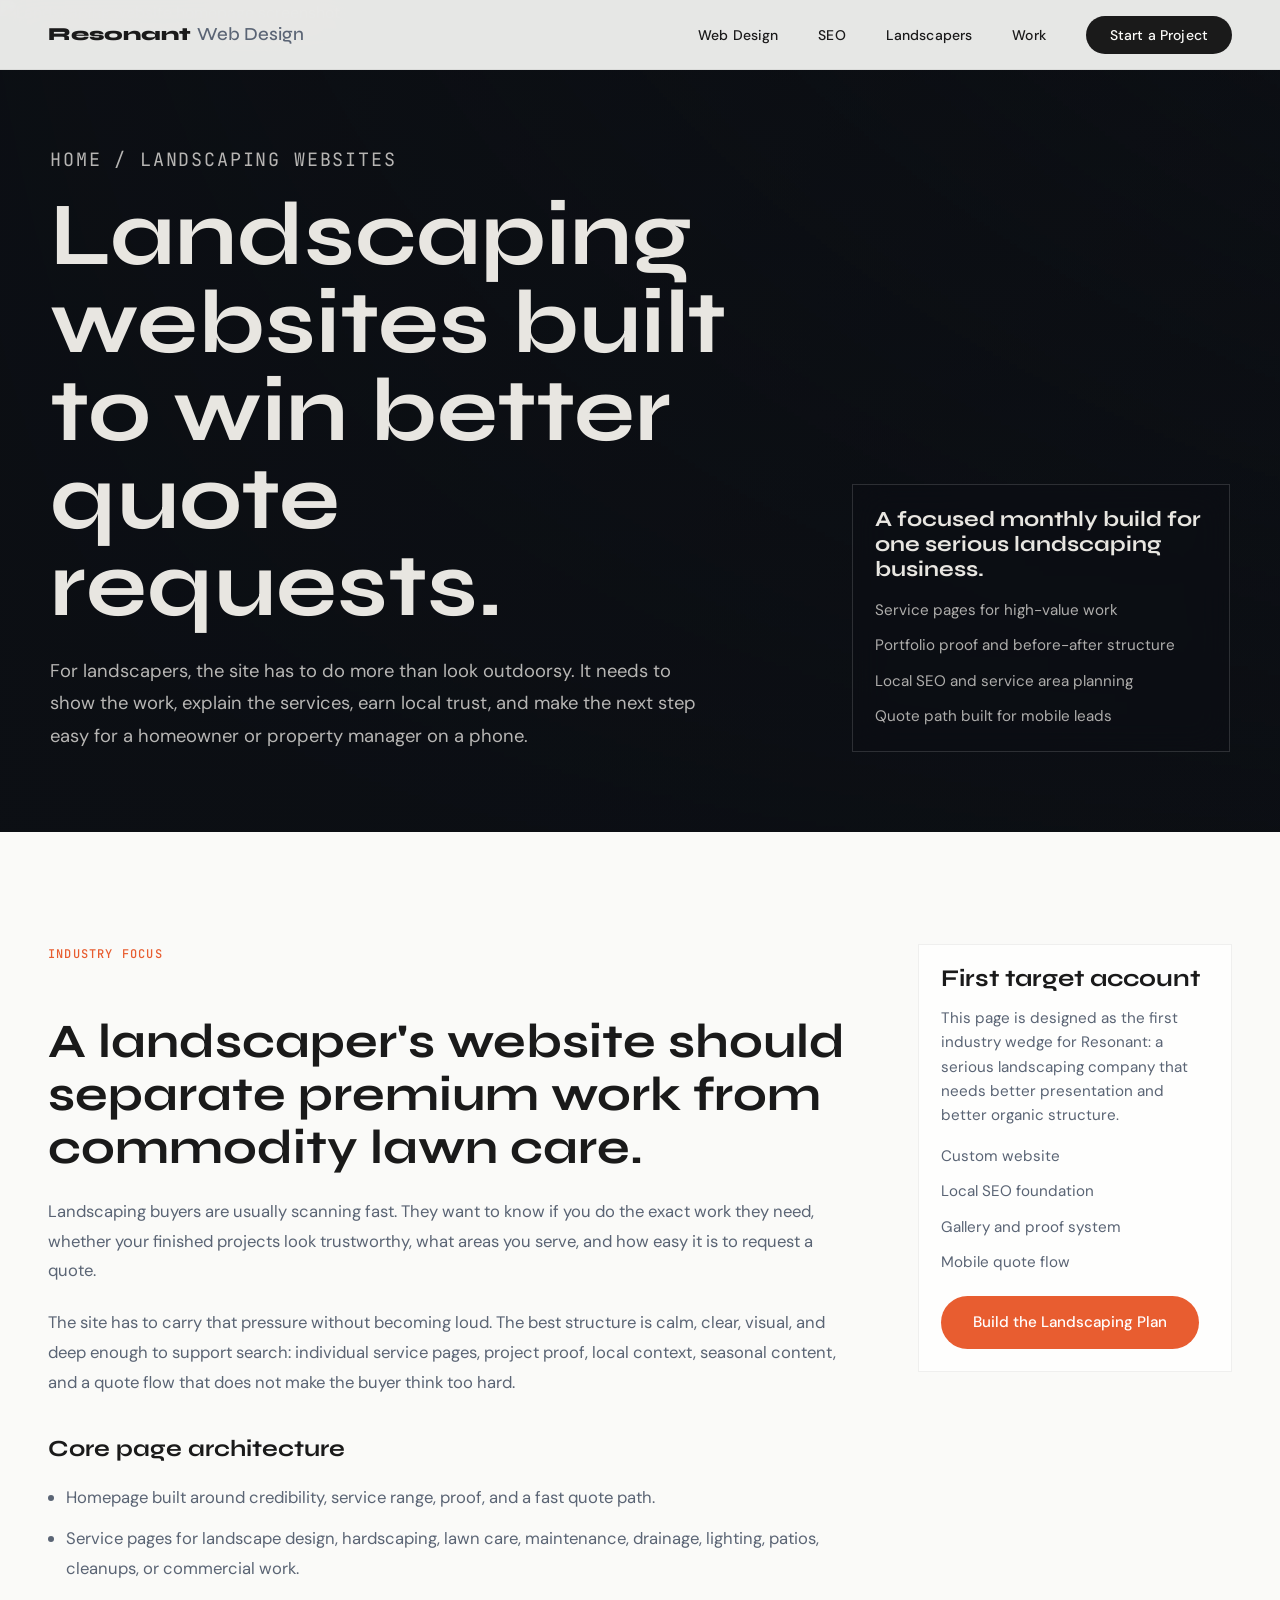
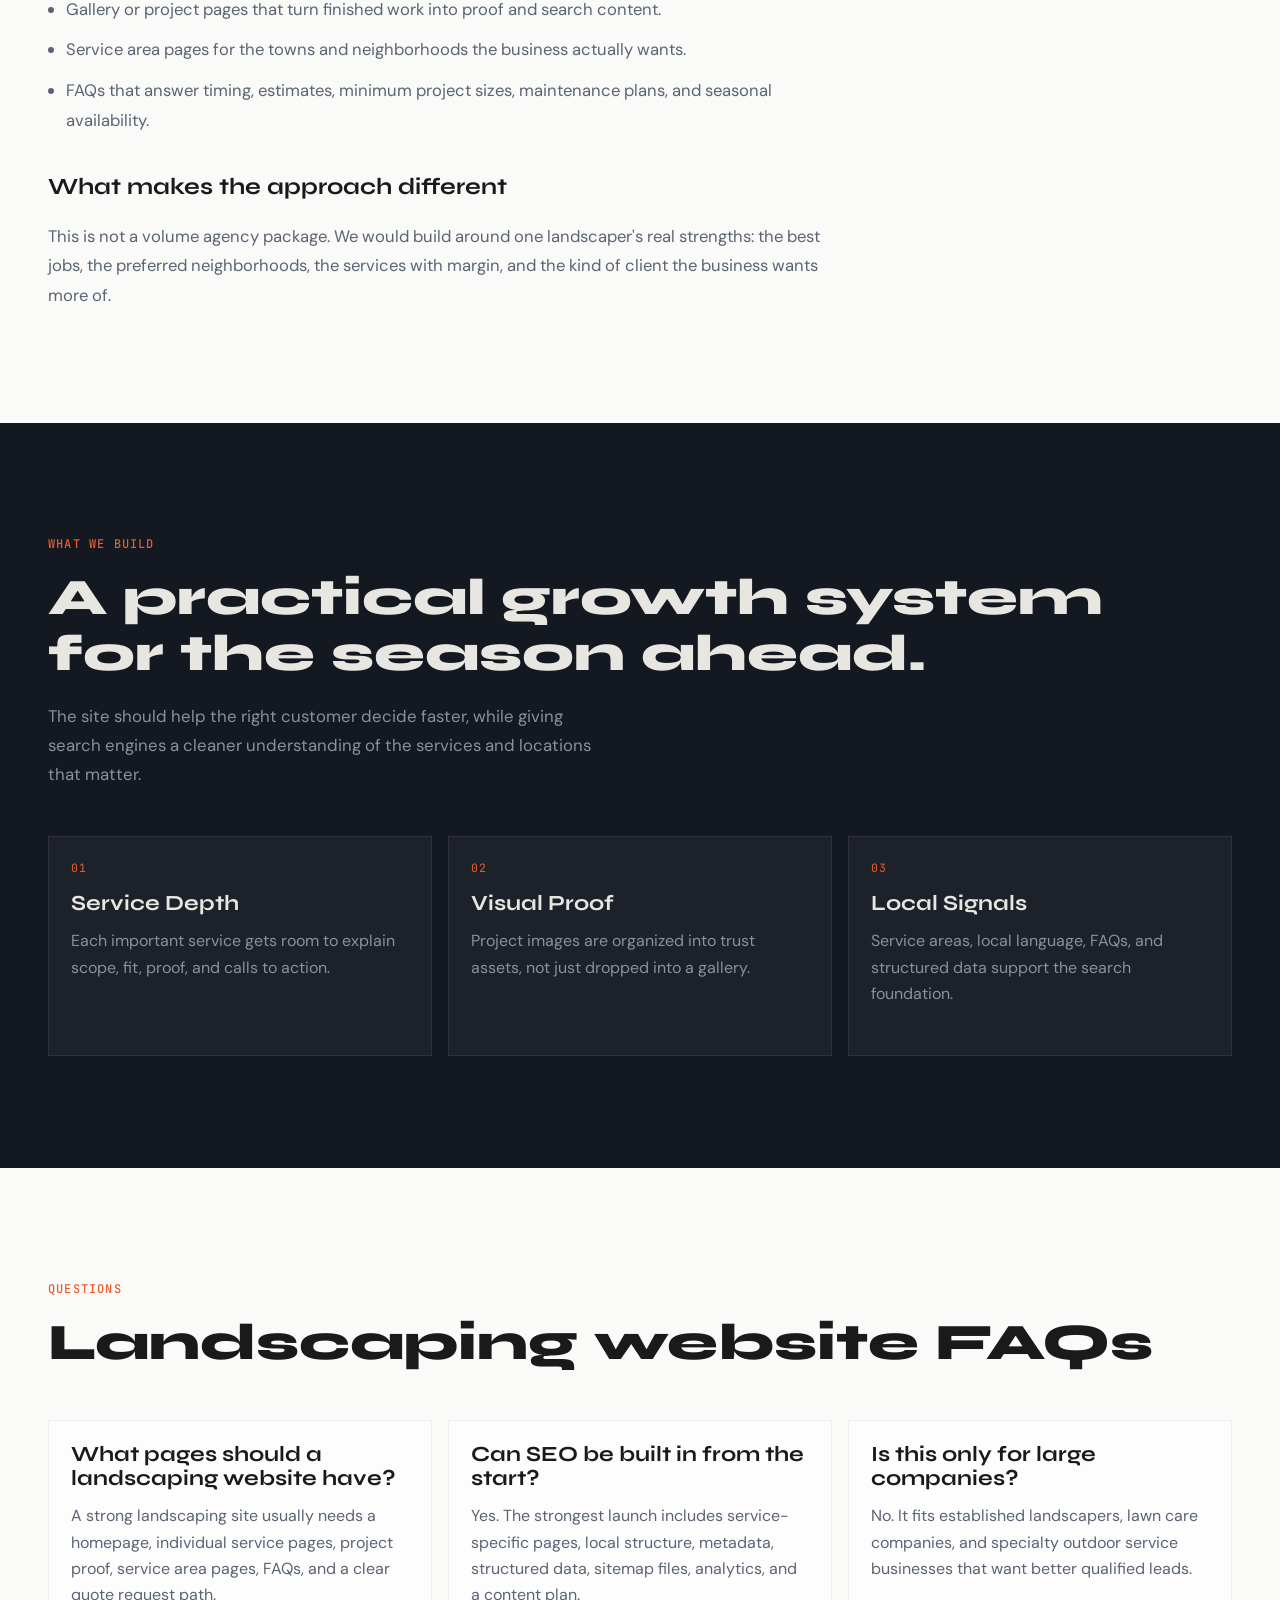
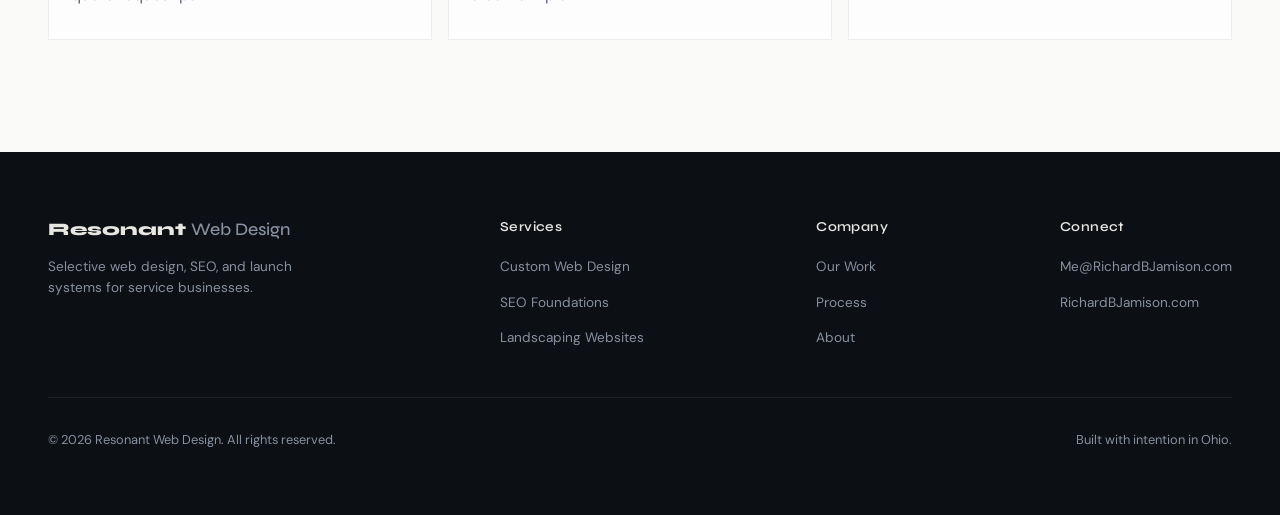
==== commit 0a35d553: "Update contact email" ====
--- a/industries/landscaping-web-design/index.html
+++ b/industries/landscaping-web-design/index.html
@@ -111,7 +111,7 @@
       <li><a href="/services/seo-foundations/">SEO</a></li>
       <li><a href="/industries/landscaping-web-design/">Landscapers</a></li>
       <li><a href="/#work">Work</a></li>
-      <li><a href="mailto:hello@resonantwebdesign.com" class="nav-cta">Start a Project</a></li>
+      <li><a href="mailto:Me@RichardBJamison.com" class="nav-cta">Start a Project</a></li>
     </ul>
     <button class="mobile-toggle" aria-label="Toggle menu" aria-expanded="false">
       <span></span><span></span><span></span>
@@ -123,7 +123,7 @@
     <a href="/services/seo-foundations/">SEO</a>
     <a href="/industries/landscaping-web-design/">Landscapers</a>
     <a href="/#work">Work</a>
-    <a href="mailto:hello@resonantwebdesign.com" class="nav-cta">Start a Project</a>
+    <a href="mailto:Me@RichardBJamison.com" class="nav-cta">Start a Project</a>
   </div>
 
   <main>
@@ -177,7 +177,7 @@
             <li>Gallery and proof system</li>
             <li>Mobile quote flow</li>
           </ul>
-          <a href="mailto:hello@resonantwebdesign.com" class="btn btn-primary">Build the Landscaping Plan</a>
+          <a href="mailto:Me@RichardBJamison.com" class="btn btn-primary">Build the Landscaping Plan</a>
         </aside>
       </div>
     </section>
@@ -254,7 +254,7 @@
       <div class="footer-col">
         <h4>Connect</h4>
         <ul>
-          <li><a href="mailto:hello@resonantwebdesign.com">hello@resonantwebdesign.com</a></li>
+          <li><a href="mailto:Me@RichardBJamison.com">Me@RichardBJamison.com</a></li>
           <li><a href="https://richardbjamison.com/rbj-portfolio.html" target="_blank" rel="noopener">RichardBJamison.com</a></li>
         </ul>
       </div>
